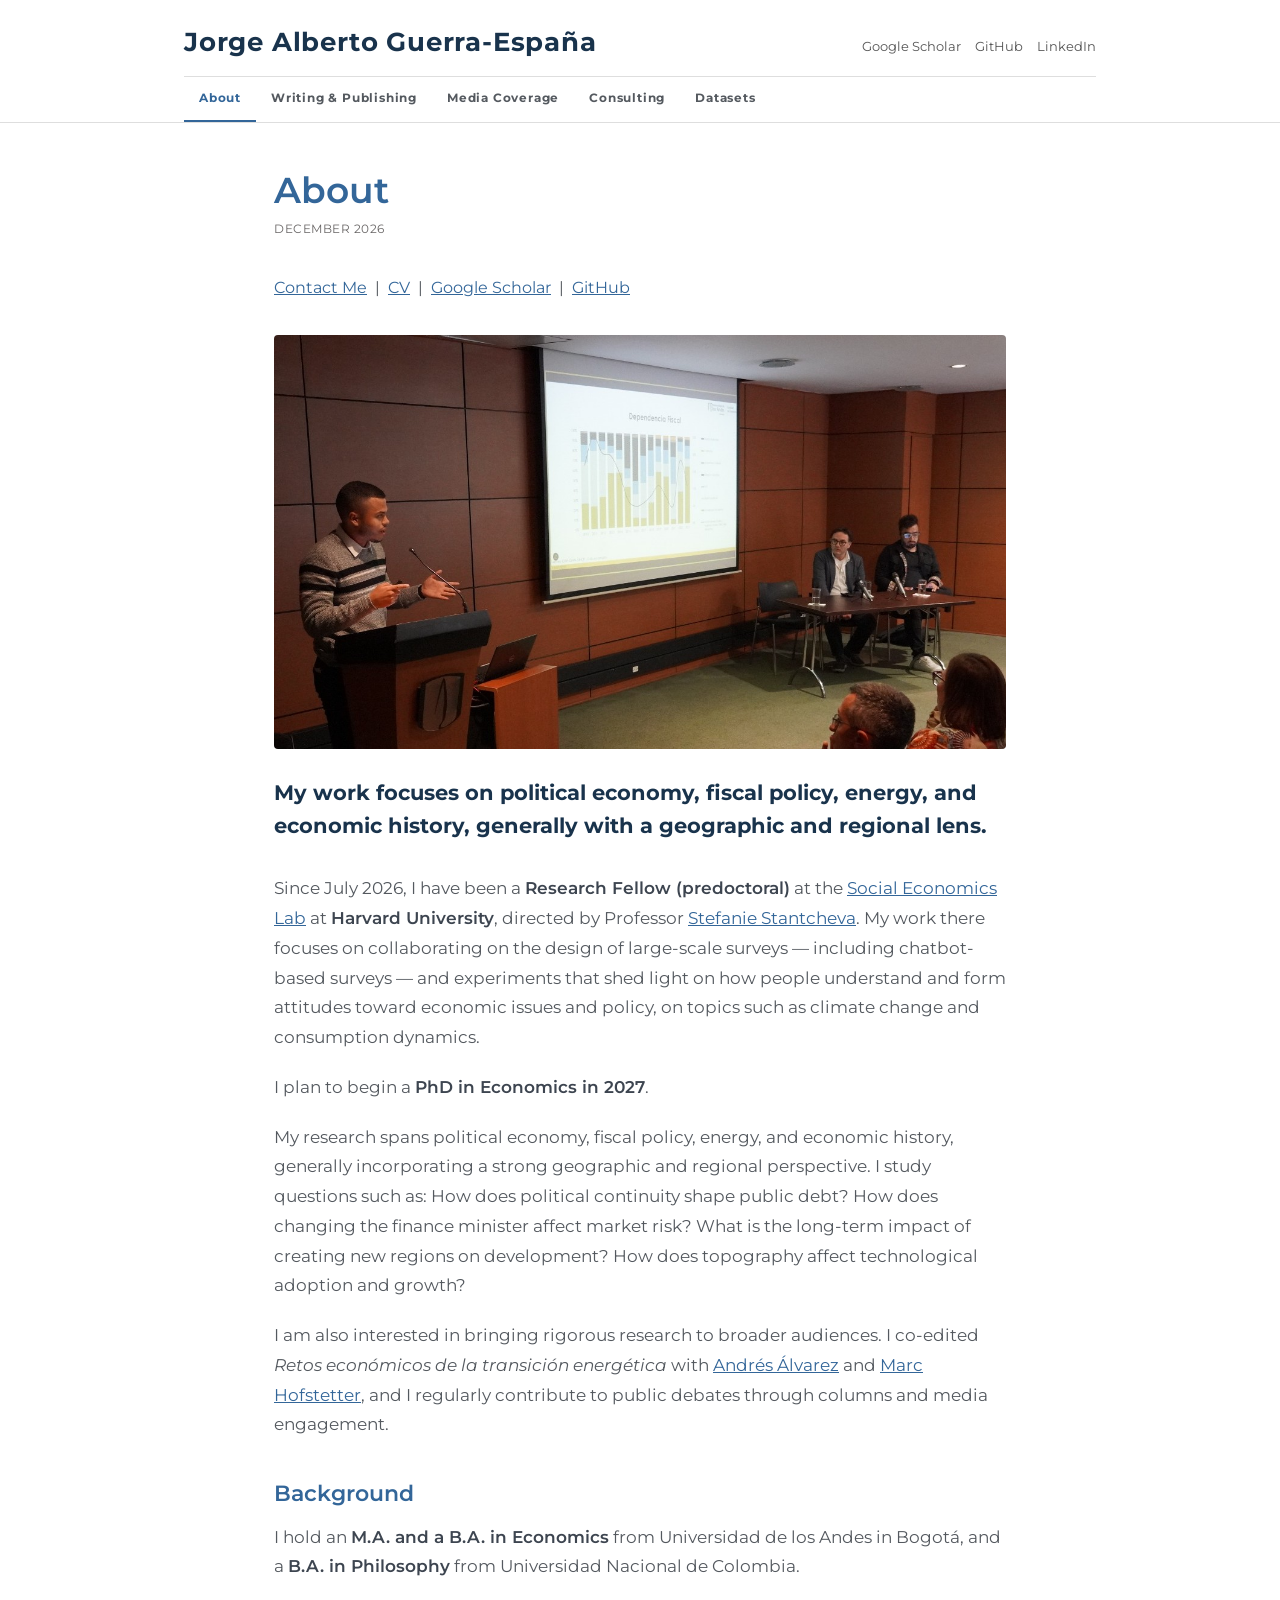
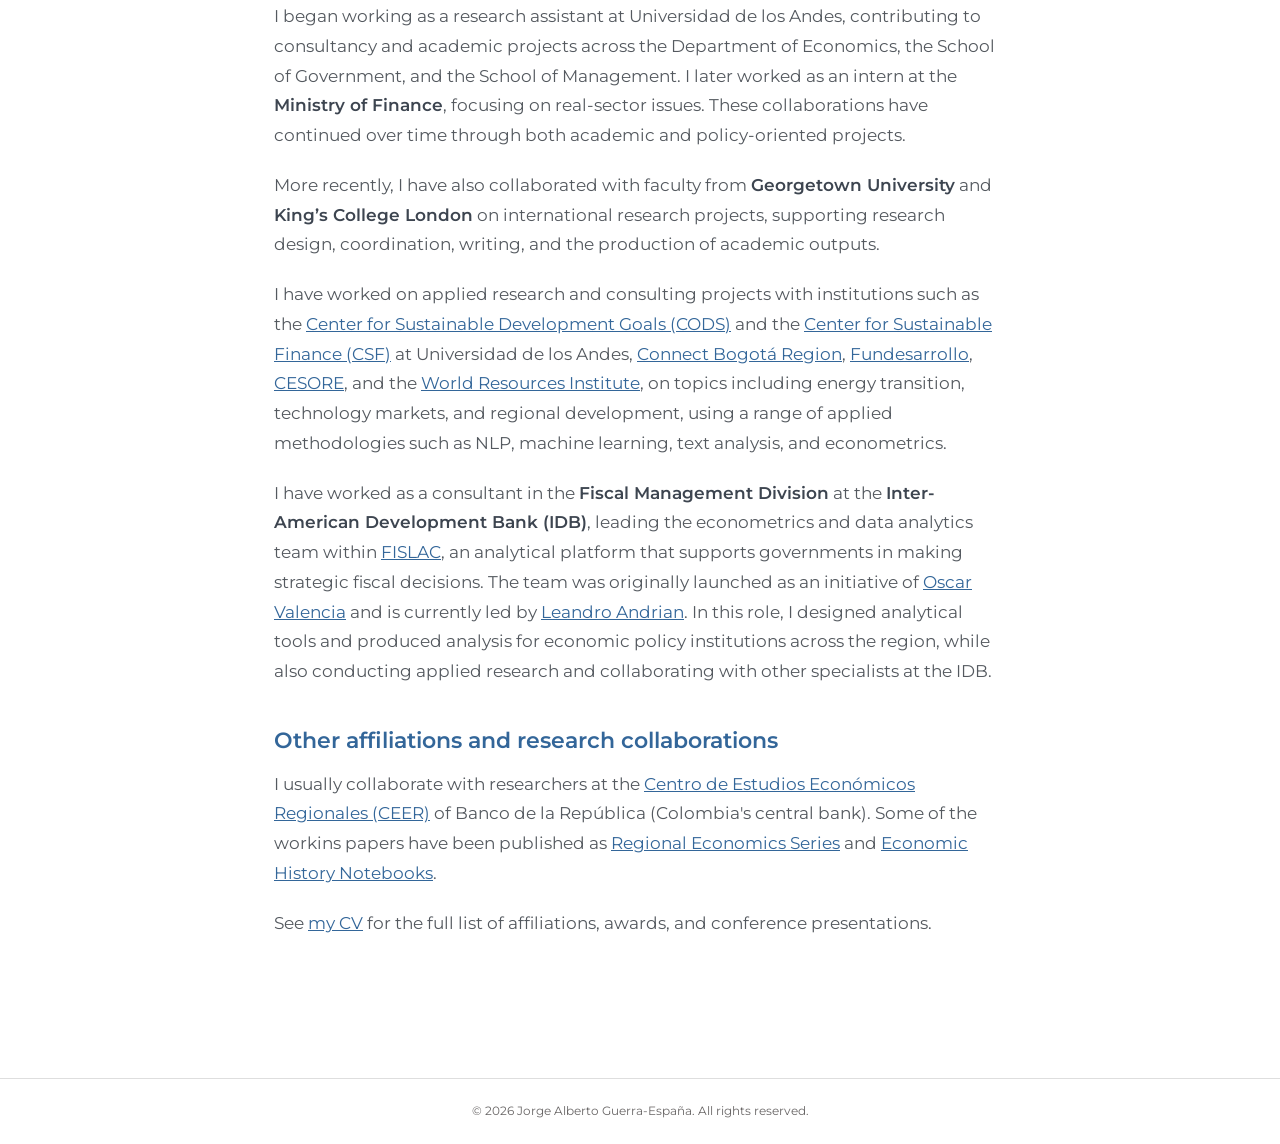
==== docs/index.html @ 86b43c04 "Update Harvard research description with chatbot surveys and topics" ====
<!DOCTYPE html>
<html lang="en">
<head>
  <meta charset="UTF-8" />
  <meta name="viewport" content="width=device-width, initial-scale=1.0" />
  <title>Jorge Alberto Guerra-España</title>
  <link rel="stylesheet" href="style.css" />
</head>
<body>

  <!-- HEADER -->
  <header class="site-header">
    <div class="site-header__inner">
      <div class="site-header__top">
        <div class="site-title"><a href="index.html">Jorge Alberto Guerra-España</a></div>
        <div class="site-header__social">
          <a href="https://scholar.google.com/citations?user=h6uj9zEAAAAJ&hl=es" target="_blank" rel="noopener">Google Scholar</a>
          <a href="https://github.com/jguerrae" target="_blank" rel="noopener">GitHub</a>
          <a href="https://www.linkedin.com/in/jorge-alberto-guerra-959964138/" target="_blank" rel="noopener">LinkedIn</a>
        </div>
      </div>
      <nav class="site-nav">
        <button class="nav-toggle" onclick="document.querySelector('.site-nav ul').classList.toggle('open')">☰ Menu</button>
        <ul>
          <li><a href="index.html" class="nav-link active">About</a></li>
          <li>
            <a href="published-articles.html" class="nav-link">Writing &amp; Publishing</a>
          </li>
          <li><a href="media.html" class="nav-link">Media Coverage</a></li>
          <li><a href="consulting.html" class="nav-link">Consulting</a></li>
          <li><a href="datasets.html" class="nav-link">Datasets</a></li>
        </ul>
      </nav>
    </div>
  </header>

  <!-- MAIN -->
  <main>
    <article class="article-container">

      <h1 class="page-title">About</h1>
      <div class="page-date">March 2026</div>

      <div class="quick-links">
        <a href="mailto:ja.guerrae@uniandes.edu.co">Contact Me</a> &nbsp;|&nbsp;
        <a href="CV_JAGE.pdf" target="_blank" rel="noopener">CV</a> &nbsp;|&nbsp;
        <a href="https://scholar.google.com/citations?user=h6uj9zEAAAAJ&hl=es" target="_blank" rel="noopener">Google Scholar</a> &nbsp;|&nbsp;
        <a href="https://github.com/jguerrae" target="_blank" rel="noopener">GitHub</a>
      </div>

      <div class="about-photo">
        <img src="f3.jpeg" alt="Jorge Alberto Guerra-Espana" />
      </div>

      <h2 class="statement">
        <strong>My work focuses on political economy, fiscal policy, energy, and economic history, generally with a geographic and regional lens.</strong>
      </h2>

      <div class="body-text">

        <p>
          Since July 2026, I have been a <span class="hl">Research Fellow (predoctoral)</span> at the <a href="https://socialeconomicslab.org/" target="_blank" rel="noopener">Social Economics Lab</a> at <span class="hl">Harvard University</span>, directed by Professor <a href="https://www.stefanie-stantcheva.com/" target="_blank" rel="noopener">Stefanie Stantcheva</a>. My work there focuses on collaborating on the design of large-scale surveys — including chatbot-based surveys — and experiments that shed light on how people understand and form attitudes toward economic issues and policy, on topics such as climate change and consumption dynamics.
        </p>

        <p>
          I plan to begin a <span class="hl">PhD in Economics in 2027</span>.
        </p>

        <p>
          My research spans political economy, fiscal policy, energy, and economic history, generally incorporating a strong geographic and regional perspective. I study questions such as: How does political continuity shape public debt? How does changing the finance minister affect market risk? What is the long-term impact of creating new regions on development? How does topography affect technological adoption and growth? 
        </p>

        <p>
          I am also interested in bringing rigorous research to broader audiences. I co-edited <em>Retos económicos de la transición energética</em> with <a href="https://economia.uniandes.edu.co/alvarez" target="_blank" rel="noopener">Andrés Álvarez</a> and <a href="https://economia.uniandes.edu.co/hofstetter" target="_blank" rel="noopener">Marc Hofstetter</a>, and I regularly contribute to public debates through columns and media engagement.
        </p>

        <h2>Background</h2>

        <p>
          I hold an <span class="hl">M.A. and a B.A. in Economics</span> from Universidad de los Andes in Bogotá, and a <span class="hl">B.A. in Philosophy</span> from Universidad Nacional de Colombia.
        </p>

        <p>
          I began working as a research assistant at Universidad de los Andes, contributing to consultancy and academic projects across the Department of Economics, the School of Government, and the School of Management. I later worked as an intern at the <span class="hl">Ministry of Finance</span>, focusing on real-sector issues. These collaborations have continued over time through both academic and policy-oriented projects.
        </p>

        <p>
          More recently, I have also collaborated with faculty from <span class="hl">Georgetown University</span> and <span class="hl">King’s College London</span> on international research projects, supporting research design, coordination, writing, and the production of academic outputs.
        </p>

        <p>
          I have worked on applied research and consulting projects with institutions such as the <a href="https://cods.uniandes.edu.co/" target="_blank" rel="noopener">Center for Sustainable Development Goals (CODS)</a> and the <a href="https://finanzasostenible.uniandes.edu.co/" target="_blank" rel="noopener">Center for Sustainable Finance (CSF)</a> at Universidad de los Andes, <a href="https://www.connectbogota.org/" target="_blank" rel="noopener">Connect Bogotá Region</a>, <a href="https://www.fundesarrollo.org.co/" target="_blank" rel="noopener">Fundesarrollo</a>, <a href="https://cesore.com/" target="_blank" rel="noopener">CESORE</a>, and the <a href="https://www.wri.org/" target="_blank" rel="noopener">World Resources Institute</a>, on topics including energy transition, technology markets, and regional development, using a range of applied methodologies such as NLP, machine learning, text analysis, and econometrics.
        </p>

        <p>
          I have worked as a consultant in the <span class="hl">Fiscal Management Division</span> at the <span class="hl">Inter-American Development Bank (IDB)</span>, leading the econometrics and data analytics team within <a href="https://fislac.com/" target="_blank" rel="noopener">FISLAC</a>, an analytical platform that supports governments in making strategic fiscal decisions. The team was originally launched as an initiative of <a href="https://www.linkedin.com/in/oscar-valencia-5a511770/" target="_blank" rel="noopener">Oscar Valencia</a> and is currently led by <a href="https://www.iadb.org/es/blog/autor/leandro-andrian" target="_blank" rel="noopener">Leandro Andrian</a>. In this role, I designed analytical tools and produced analysis for economic policy institutions across the region, while also conducting applied research and collaborating with other specialists at the IDB.
        </p>

        <h2>Other affiliations and research collaborations</h2>

        <p>
          I usually collaborate with researchers at the <a href="https://investiga.banrep.gov.co/es/grupos-de-investigacion/centro-de-estudios-economicos-regionales-ceer" target="_blank" rel="noopener">Centro de Estudios Económicos Regionales (CEER)</a> of Banco de la República (Colombia's central bank). Some of the workins papers have been published as <a href="https://repositorio.banrep.gov.co/collections/bdf4ae9a-77ab-41a9-ad07-5f5f9651ba77" target="_blank" rel="noopener">Regional Economics Series</a> and <a href="https://www.banrep.gov.co/es/cuadernos-de-historia-economica" target="_blank" rel="noopener">Economic History Notebooks</a>.
        </p>

        <p>
          See <a href="CV_JAGE.pdf" target="_blank" rel="noopener">my CV</a> for the full list of affiliations,
          awards, and conference presentations.
        </p>
      </div>



    </article>
  </main>

  <footer class="site-footer">
    &copy; 2026 Jorge Alberto Guerra-España. All rights reserved.
  </footer>

  <script src="date.js"></script>
</body>
</html>
---- docs/style.css ----
@import url("https://fonts.googleapis.com/css2?family=Montserrat:wght@400;500;600;700&display=swap");

/* ===== RESET ===== */
*, *::before, *::after { margin: 0; padding: 0; box-sizing: border-box; }

/* ===== BASE ===== */
html { font-size: 16px; }

body {
  font-family: "Montserrat", Arial, Helvetica, sans-serif;
  color: #54595f;
  background: #fff;
  line-height: 1.7;
}

a { color: #336699; text-decoration: underline; }
a:hover { color: #19334c; }
img { max-width: 100%; height: auto; display: block; }
h1, h2, h3 { font-weight: normal; line-height: 1.3; }

/* ===== HEADER ===== */
.site-header {
  width: 100%;
  background: #fff;
  border-bottom: 1px solid #dedeDE;
}

.site-header__inner {
  max-width: 960px;
  margin: 0 auto;
  padding: 20px 24px 0;
}

.site-header__top {
  display: flex;
  align-items: baseline;
  justify-content: space-between;
  flex-wrap: wrap;
  gap: 8px;
}

.site-title {
  font-family: "Montserrat", Arial, Helvetica, sans-serif;
  font-size: 26px;
  font-weight: 700;
  letter-spacing: 0.8px;
  text-transform: none;
}

.site-title a { color: #19334c; text-decoration: none; }
.site-title a:hover { color: #336699; }

.site-header__social {
  display: flex;
  gap: 14px;
  font-size: 13px;
  font-family: "Montserrat", Arial, Helvetica, sans-serif;
}

.site-header__social a { color: #555; text-decoration: none; }
.site-header__social a:hover { color: #336699; text-decoration: underline; }

/* ===== NAV ===== */
.site-nav { margin-top: 12px; border-top: 1px solid #dedede; }

.site-nav ul { list-style: none; display: flex; flex-wrap: wrap; }

.site-nav li { position: relative; }

.site-nav a.nav-link {
  display: block;
  padding: 11px 15px;
  font-family: "Montserrat", Arial, Helvetica, sans-serif;
  font-size: 12px;
  font-weight: 700;
  text-transform: none;
  letter-spacing: 0.8px;
  color: #54595f;
  text-decoration: none;
}

.site-nav a.nav-link:hover { color: #336699; }

.site-nav a.nav-link.active {
  color: #336699;
  border-bottom: 2px solid #336699;
}

/* dropdown arrow */
.site-nav li.has-dropdown > a.nav-link::after {
  content: " ▾";
  font-size: 10px;
  color: #999;
}

/* dropdown */
.site-nav .dropdown {
  display: none;
  position: absolute;
  top: 100%;
  left: 0;
  background: #fff;
  border: 1px solid #dedeDE;
  min-width: 230px;
  z-index: 200;
  list-style: none;
  box-shadow: 0 2px 4px rgba(0,0,0,0.08);
}

.site-nav li.has-dropdown:hover .dropdown { display: block; }

.site-nav .dropdown li a {
  display: block;
  padding: 9px 16px;
  font-family: "Montserrat", Arial, Helvetica, sans-serif;
  font-size: 11px;
  font-weight: 700;
  text-transform: none;
  letter-spacing: 0.5px;
  color: #54595f;
  text-decoration: none;
  border-bottom: 1px solid #f5f5f5;
}

.site-nav .dropdown li:last-child a { border-bottom: none; }
.site-nav .dropdown li a:hover { background: #eff9ff; color: #336699; }

/* mobile toggle */
.nav-toggle {
  display: none;
  background: none;
  border: 1px solid #dedeDE;
  padding: 7px 14px;
  font-size: 14px;
  font-family: "Montserrat", Arial, Helvetica, sans-serif;
  cursor: pointer;
  margin: 10px 0 6px;
}

/* ===== MAIN CONTENT ===== */
.article-container {
  max-width: 780px;
  margin: 0 auto;
  padding: 44px 24px 80px;
}

/* ===== PAGE HEADER ===== */
.page-title {
  font-family: "Montserrat", Arial, Helvetica, sans-serif;
  font-size: 36px;
  font-weight: 600;
  color: #336699;
  margin-bottom: 6px;
}

.page-date {
  font-family: "Montserrat", Arial, Helvetica, sans-serif;
  font-size: 12px;
  color: #696666;
  text-transform: uppercase;
  letter-spacing: 0.5px;
  margin-bottom: 30px;
}

/* ===== QUICK LINKS ===== */
.quick-links {
  font-size: 16px;
  line-height: 2.2;
  margin-bottom: 30px;
}

.about-photo {
  margin-bottom: 28px;
}

.about-photo img {
  width: 100%;
  max-width: 1000px;
  border-radius: 4px;
}

/* ===== STATEMENT ===== */
.statement {
  font-size: 21px;
  line-height: 1.55;
  font-style: normal;
  color: #19334c;
  margin-bottom: 32px;
  font-family: "Montserrat", Arial, Helvetica, sans-serif;
  font-weight: 500;
}

/* ===== BODY TEXT ===== */
.body-text p {
  font-size: 17px;
  line-height: 1.75;
  margin-bottom: 20px;
  color: #54595f;
}

.body-text .hl {
  font-weight: 600;
  color: #3d4550;
}

.body-text h2 {
  font-family: "Montserrat", Arial, Helvetica, sans-serif;
  font-size: 22px;
  font-weight: 600;
  color: #336699;
  margin-top: 40px;
  margin-bottom: 14px;
}

.body-text ul {
  margin-left: 22px;
  margin-bottom: 20px;
}

.body-text ul li {
  font-size: 17px;
  line-height: 1.9;
  color: #54595f;
}

/* ===== PAPER ENTRIES ===== */

.paper-entry {
  margin-bottom: 28px;
  padding-bottom: 28px;
}

.paper-entry:last-child { border-bottom: none; }

.paper-entry p {
  font-size: 17px;
  line-height: 1.7;
  color: #54595f;
  margin-bottom: 4px;
}

.paper-entry .paper-title {
  font-size: 17px;
  line-height: 1.7;
  color: #19334c;
  margin-bottom: 6px;
}

.paper-entry .paper-meta {
  font-size: 14px;
  color: #696666;
  font-family: "Montserrat", Arial, Helvetica, sans-serif;
  font-style: italic;
}

/* ===== CTA ===== */
.page-cta {
  margin-top: 36px;
  font-size: 17px;
}

/* ===== FOOTER ===== */
.site-footer {
  border-top: 1px solid #dedede;
  padding: 22px 24px;
  text-align: center;
  font-family: "Montserrat", Arial, Helvetica, sans-serif;
  font-size: 12px;
  color: #696666;
  margin-top: 40px;
}

/* ===== RESPONSIVE ===== */
@media (max-width: 700px) {
  .nav-toggle { display: block; }
  .site-nav ul { display: none; flex-direction: column; }
  .site-nav ul.open { display: flex; }
  .site-nav a.nav-link { padding: 10px 16px; border-bottom: 1px solid #f0f0f0; }
  .site-nav .dropdown { position: static; border: none; box-shadow: none; }
  .site-nav li.has-dropdown:hover .dropdown { display: block; }
  .site-nav .dropdown li a { padding-left: 32px; }
  .site-header__top { flex-direction: column; }
  .page-title { font-size: 28px; }
  .statement { font-size: 18px; }
}
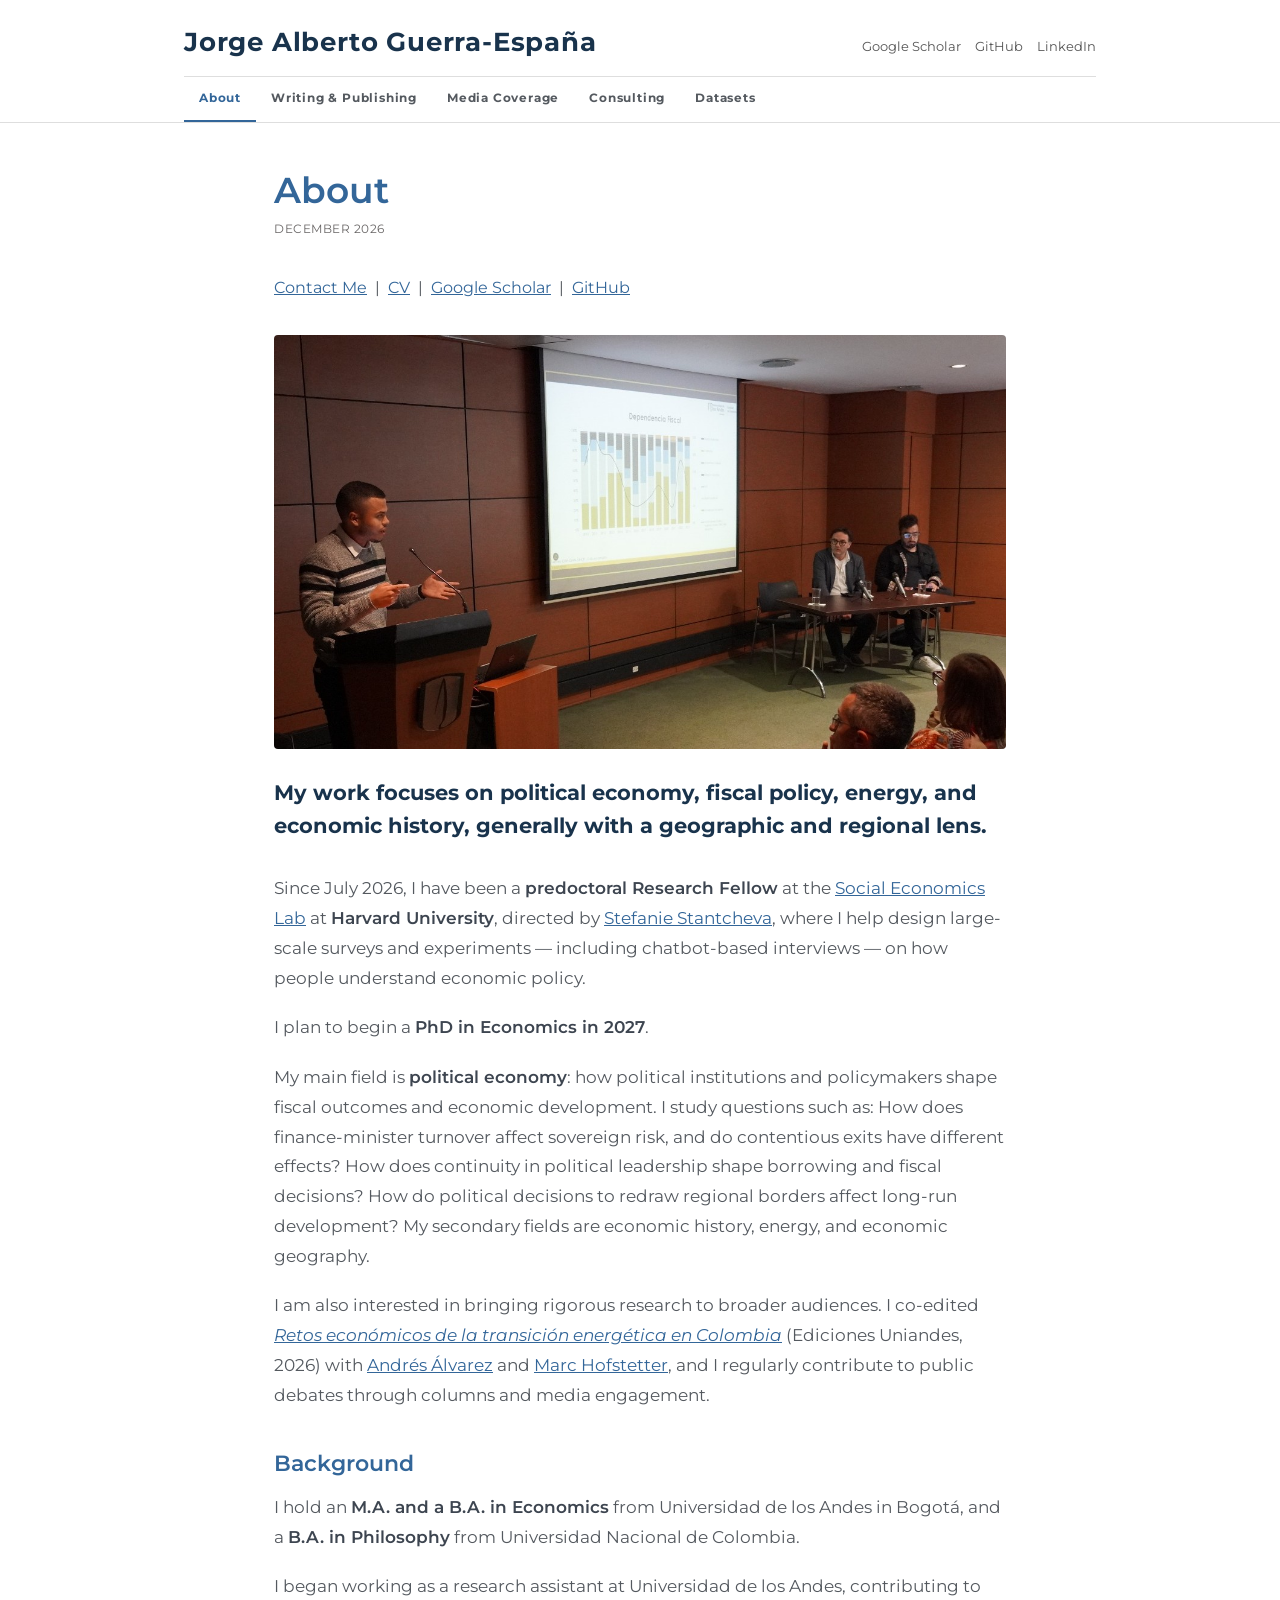
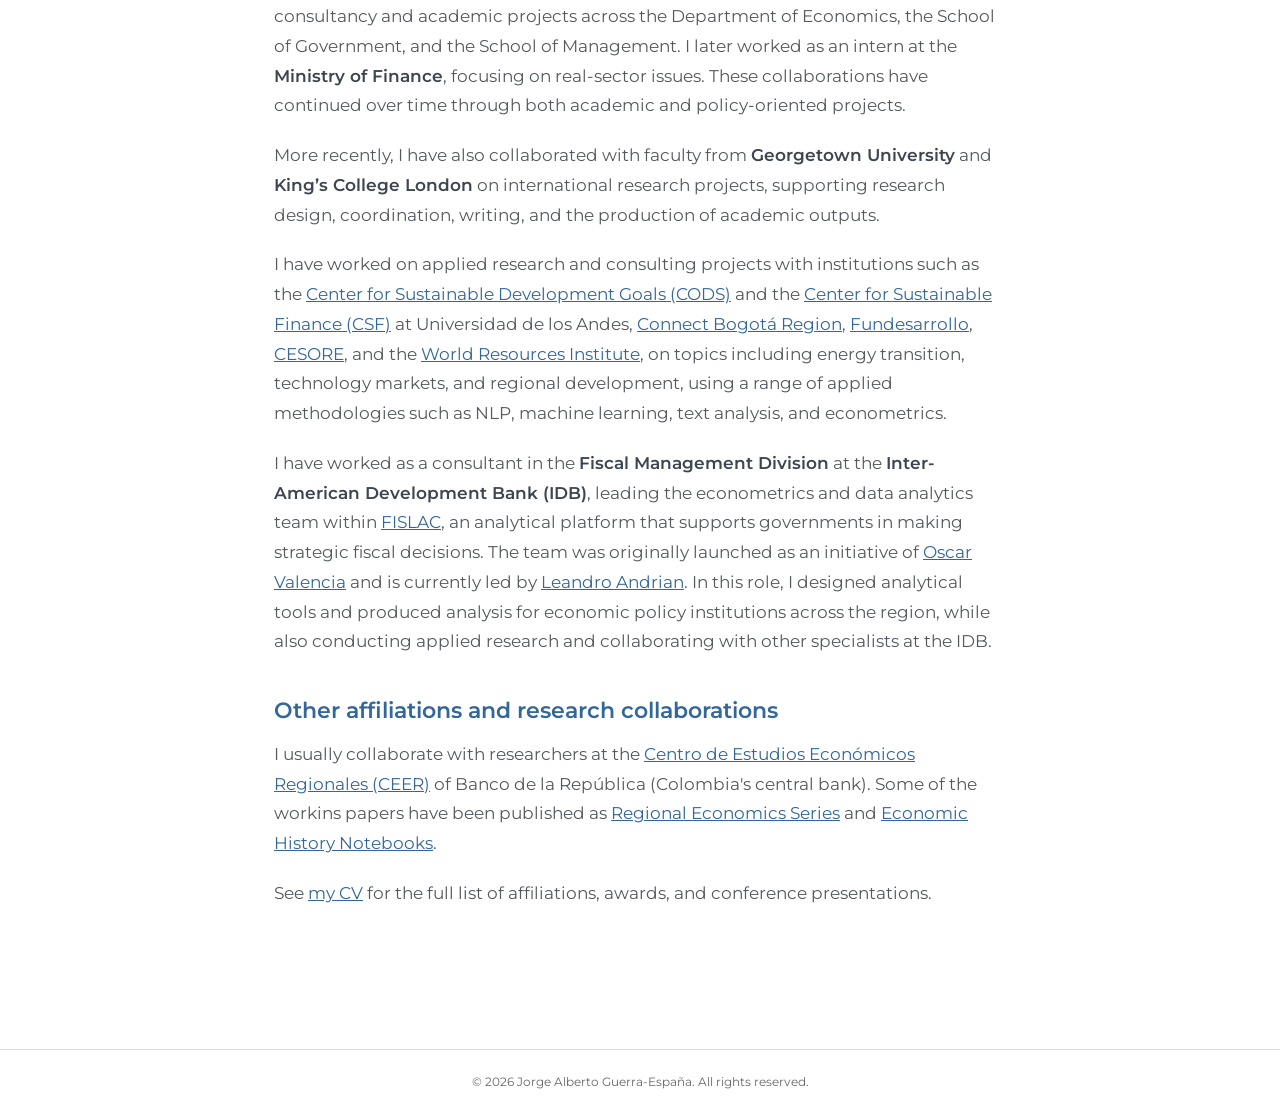
==== commit 071c2855: "Refocus About on political economy; link the published energy book - About: shorten the Harvard pred" ====
--- a/docs/index.html
+++ b/docs/index.html
@@ -59,7 +59,7 @@
       <div class="body-text">
 
         <p>
-          Since July 2026, I have been a <span class="hl">Research Fellow (predoctoral)</span> at the <a href="https://socialeconomicslab.org/" target="_blank" rel="noopener">Social Economics Lab</a> at <span class="hl">Harvard University</span>, directed by Professor <a href="https://www.stefanie-stantcheva.com/" target="_blank" rel="noopener">Stefanie Stantcheva</a>. My work there focuses on collaborating on the design of large-scale surveys — including chatbot-based surveys — and experiments that shed light on how people understand and form attitudes toward economic issues and policy, on topics such as climate change and consumption dynamics.
+          Since July 2026, I have been a <span class="hl">predoctoral Research Fellow</span> at the <a href="https://socialeconomicslab.org/" target="_blank" rel="noopener">Social Economics Lab</a> at <span class="hl">Harvard University</span>, directed by <a href="https://www.stefanie-stantcheva.com/" target="_blank" rel="noopener">Stefanie Stantcheva</a>, where I help design large-scale surveys and experiments — including chatbot-based interviews — on how people understand economic policy.
         </p>
 
         <p>
@@ -67,11 +67,11 @@
         </p>
 
         <p>
-          My research spans political economy, fiscal policy, energy, and economic history, generally incorporating a strong geographic and regional perspective. I study questions such as: How does political continuity shape public debt? How does changing the finance minister affect market risk? What is the long-term impact of creating new regions on development? How does topography affect technological adoption and growth? 
+          My main field is <span class="hl">political economy</span>: how political institutions and policymakers shape fiscal outcomes and economic development. I study questions such as: How does finance-minister turnover affect sovereign risk, and do contentious exits have different effects? How does continuity in political leadership shape borrowing and fiscal decisions? How do political decisions to redraw regional borders affect long-run development? My secondary fields are economic history, energy, and economic geography.
         </p>
 
         <p>
-          I am also interested in bringing rigorous research to broader audiences. I co-edited <em>Retos económicos de la transición energética</em> with <a href="https://economia.uniandes.edu.co/alvarez" target="_blank" rel="noopener">Andrés Álvarez</a> and <a href="https://economia.uniandes.edu.co/hofstetter" target="_blank" rel="noopener">Marc Hofstetter</a>, and I regularly contribute to public debates through columns and media engagement.
+          I am also interested in bringing rigorous research to broader audiences. I co-edited <a href="https://economia.uniandes.edu.co/es/publicaciones/libros/retos-economicos-de-la-transicion-energetica-en-colombia" target="_blank" rel="noopener"><em>Retos económicos de la transición energética en Colombia</em></a> (Ediciones Uniandes, 2026) with <a href="https://economia.uniandes.edu.co/alvarez" target="_blank" rel="noopener">Andrés Álvarez</a> and <a href="https://economia.uniandes.edu.co/hofstetter" target="_blank" rel="noopener">Marc Hofstetter</a>, and I regularly contribute to public debates through columns and media engagement.
         </p>
 
         <h2>Background</h2>
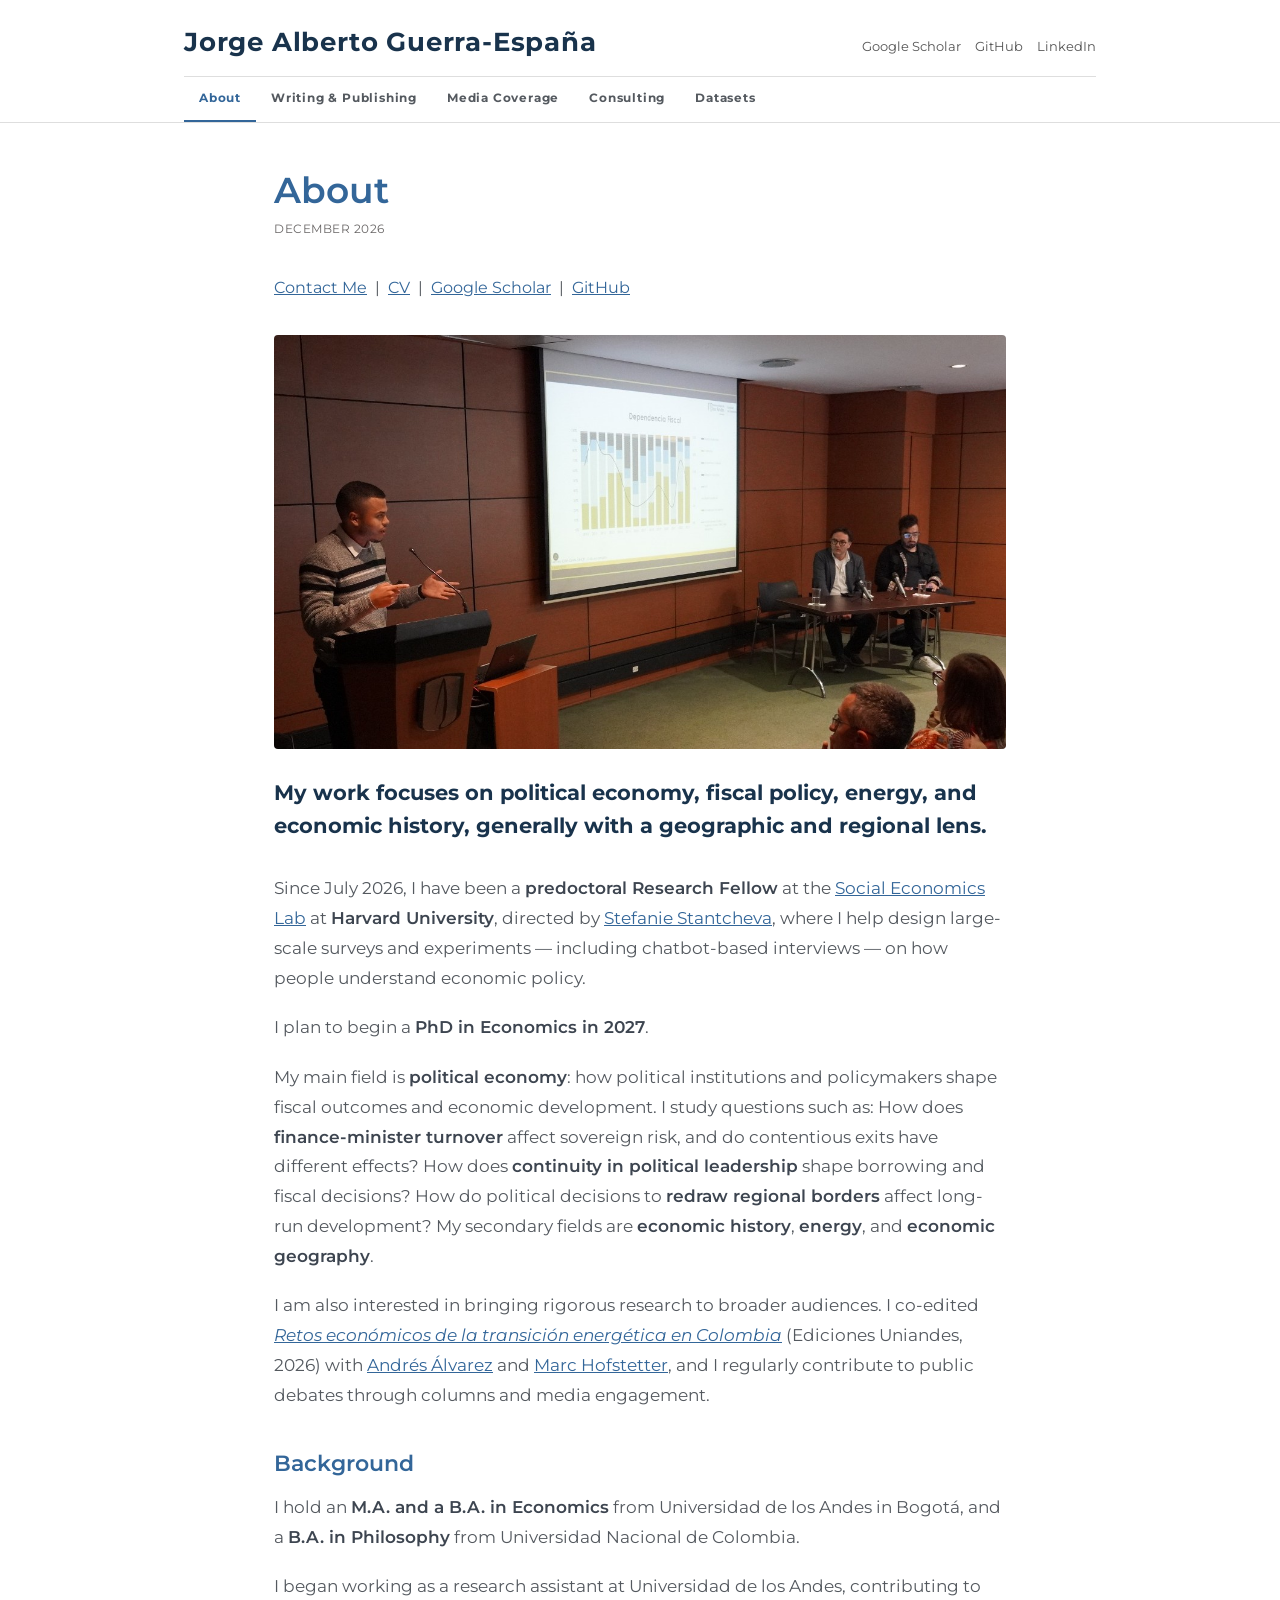
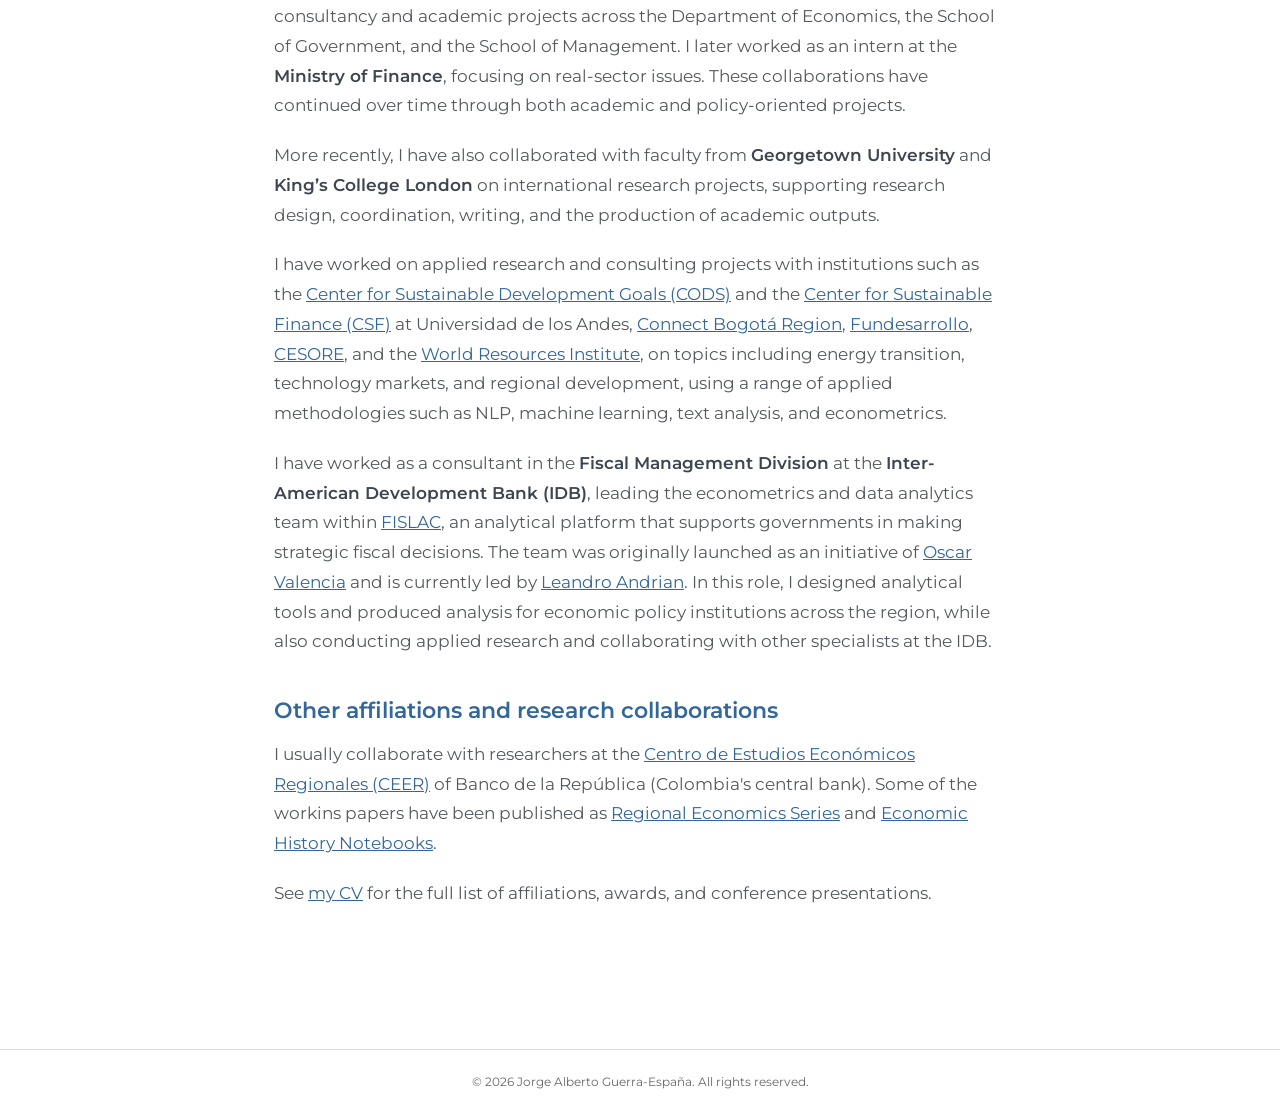
==== commit 523a80dd: "Bold the research objects and secondary fields on the About page Co-Authored-By: Claude Opus 5.5 <no" ====
--- a/docs/index.html
+++ b/docs/index.html
@@ -67,7 +67,7 @@
         </p>
 
         <p>
-          My main field is <span class="hl">political economy</span>: how political institutions and policymakers shape fiscal outcomes and economic development. I study questions such as: How does finance-minister turnover affect sovereign risk, and do contentious exits have different effects? How does continuity in political leadership shape borrowing and fiscal decisions? How do political decisions to redraw regional borders affect long-run development? My secondary fields are economic history, energy, and economic geography.
+          My main field is <span class="hl">political economy</span>: how political institutions and policymakers shape fiscal outcomes and economic development. I study questions such as: How does <span class="hl">finance-minister turnover</span> affect sovereign risk, and do contentious exits have different effects? How does <span class="hl">continuity in political leadership</span> shape borrowing and fiscal decisions? How do political decisions to <span class="hl">redraw regional borders</span> affect long-run development? My secondary fields are <span class="hl">economic history</span>, <span class="hl">energy</span>, and <span class="hl">economic geography</span>.
         </p>
 
         <p>
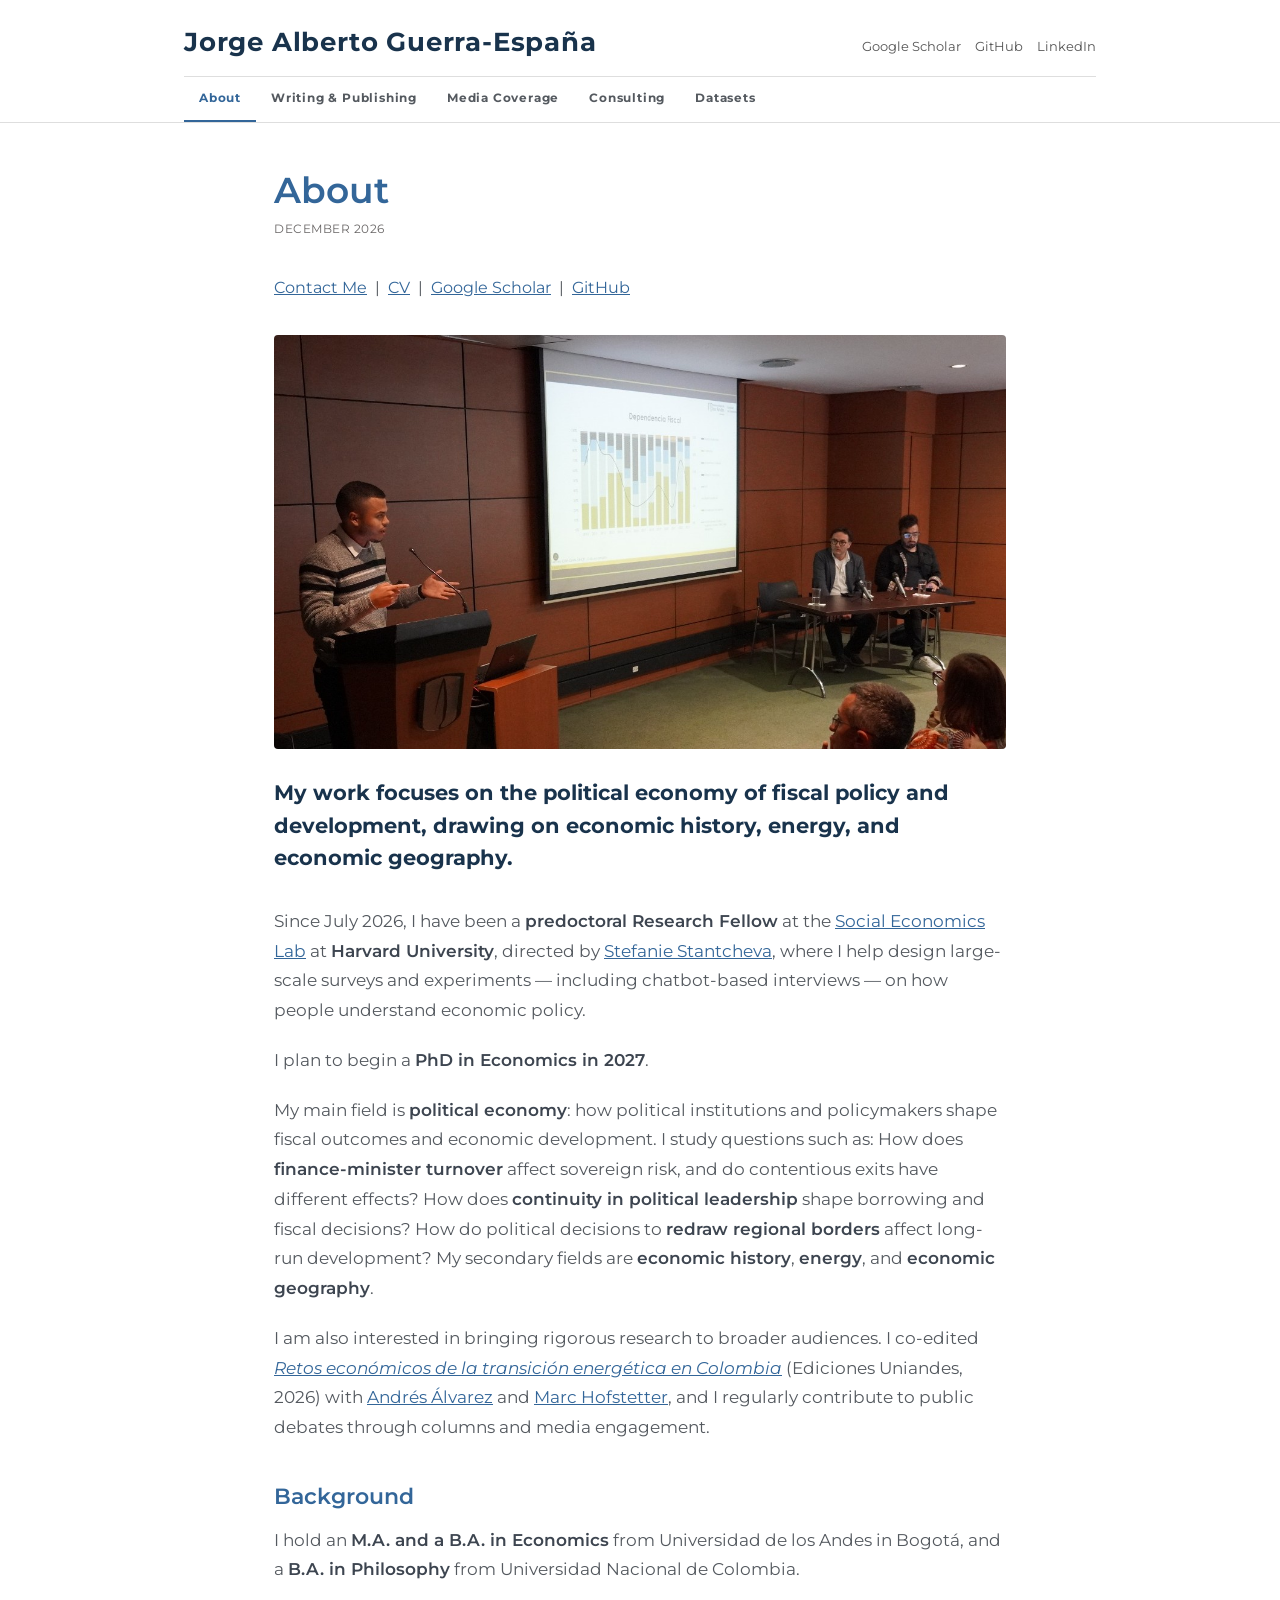
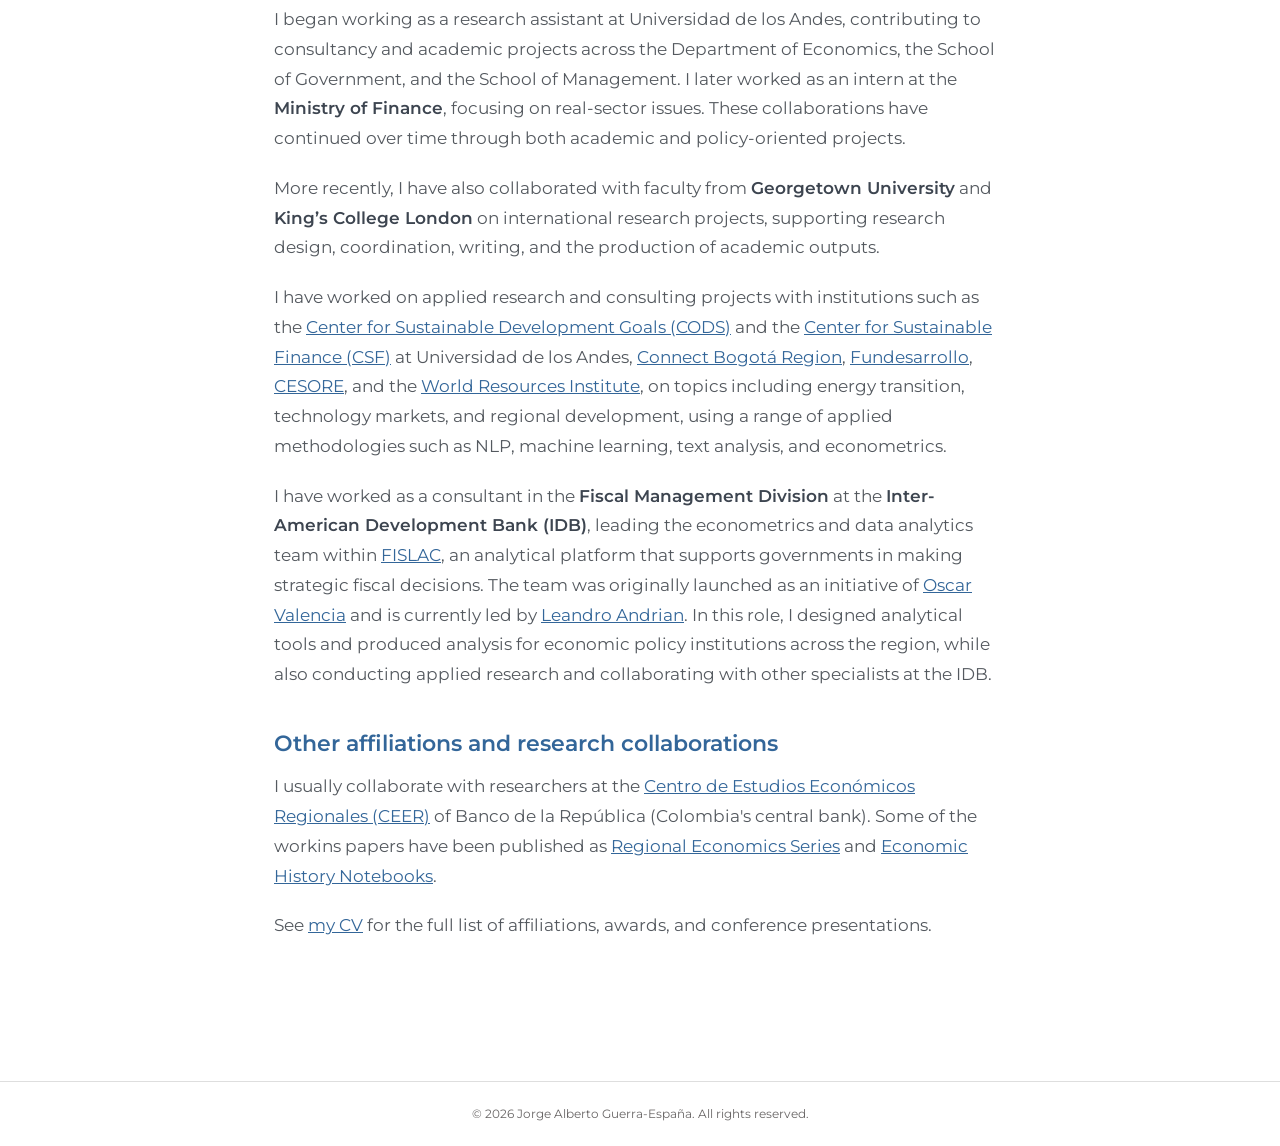
==== commit 3f0d0f12: "Align the About headline with the research paragraph Co-Authored-By: Claude Opus 5.5 <noreply@anthro" ====
--- a/docs/index.html
+++ b/docs/index.html
@@ -53,7 +53,7 @@
       </div>
 
       <h2 class="statement">
-        <strong>My work focuses on political economy, fiscal policy, energy, and economic history, generally with a geographic and regional lens.</strong>
+        <strong>My work focuses on the political economy of fiscal policy and development, drawing on economic history, energy, and economic geography.</strong>
       </h2>
 
       <div class="body-text">
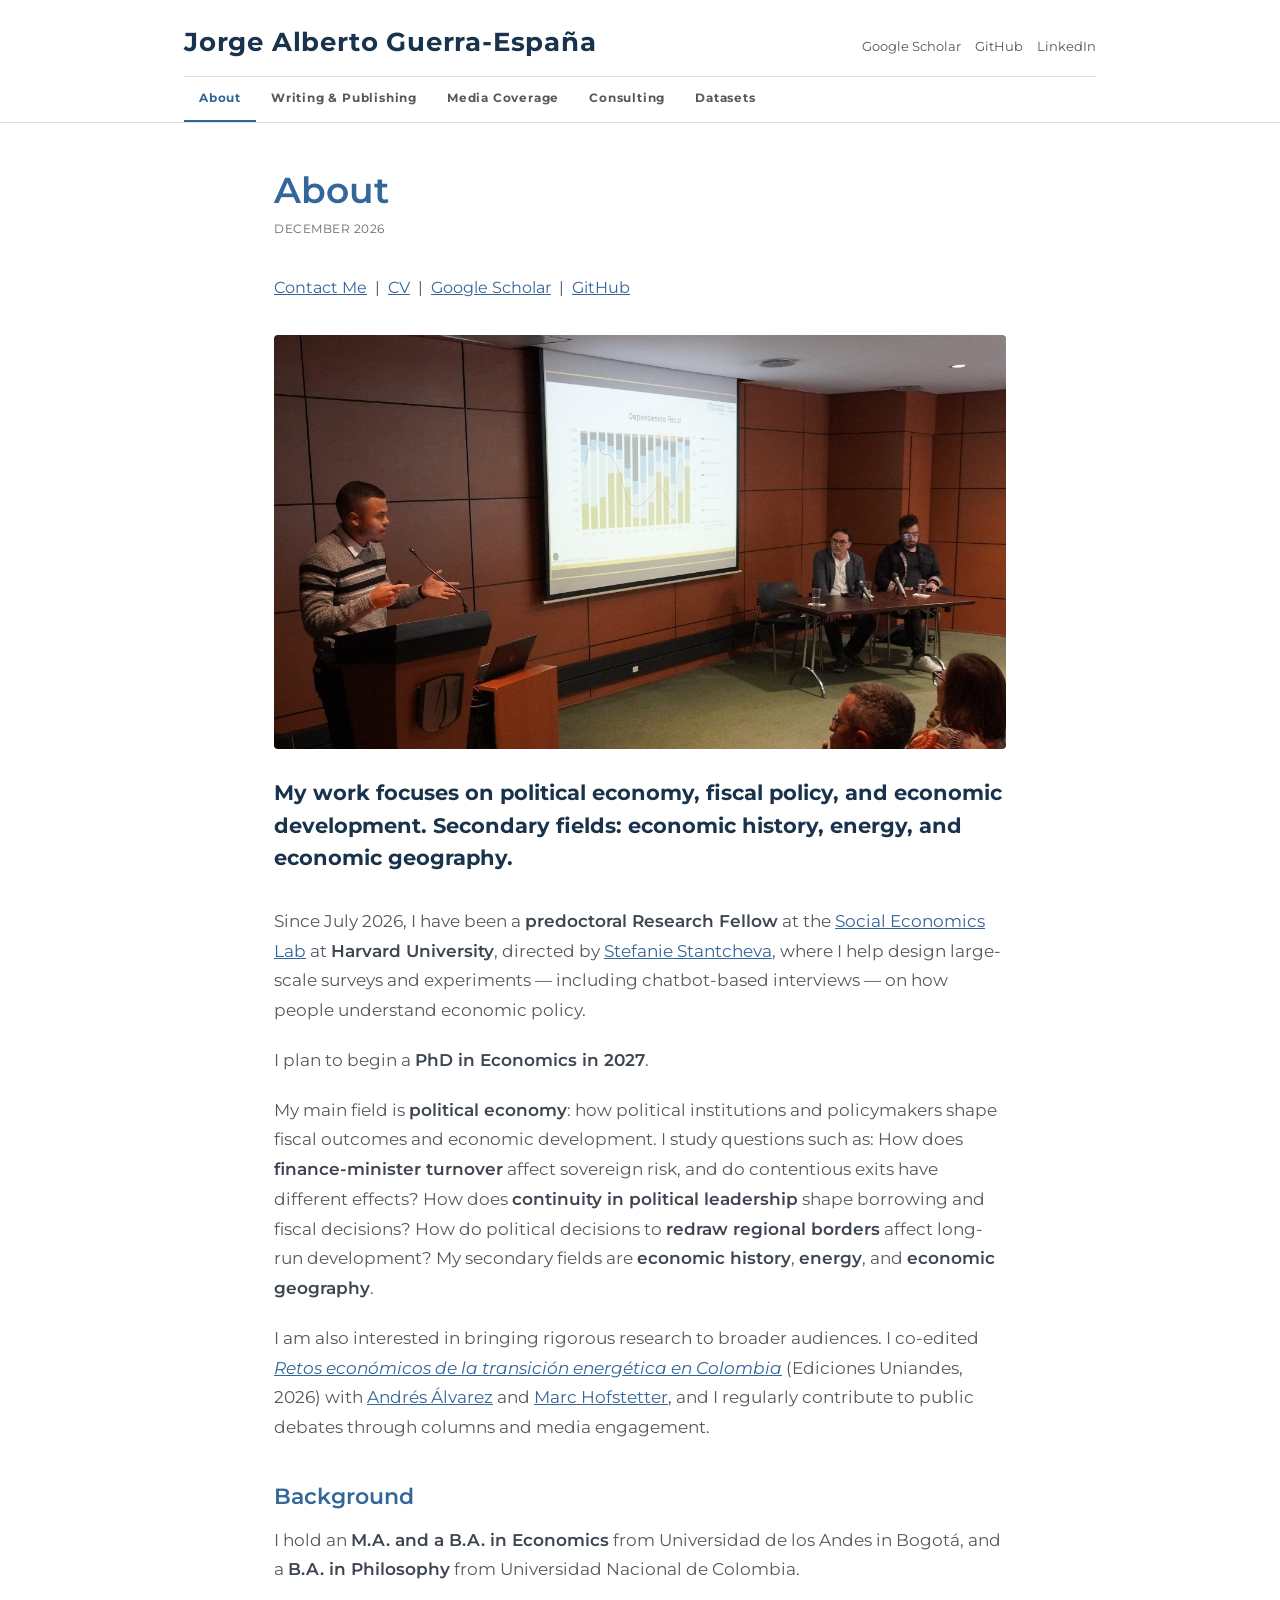
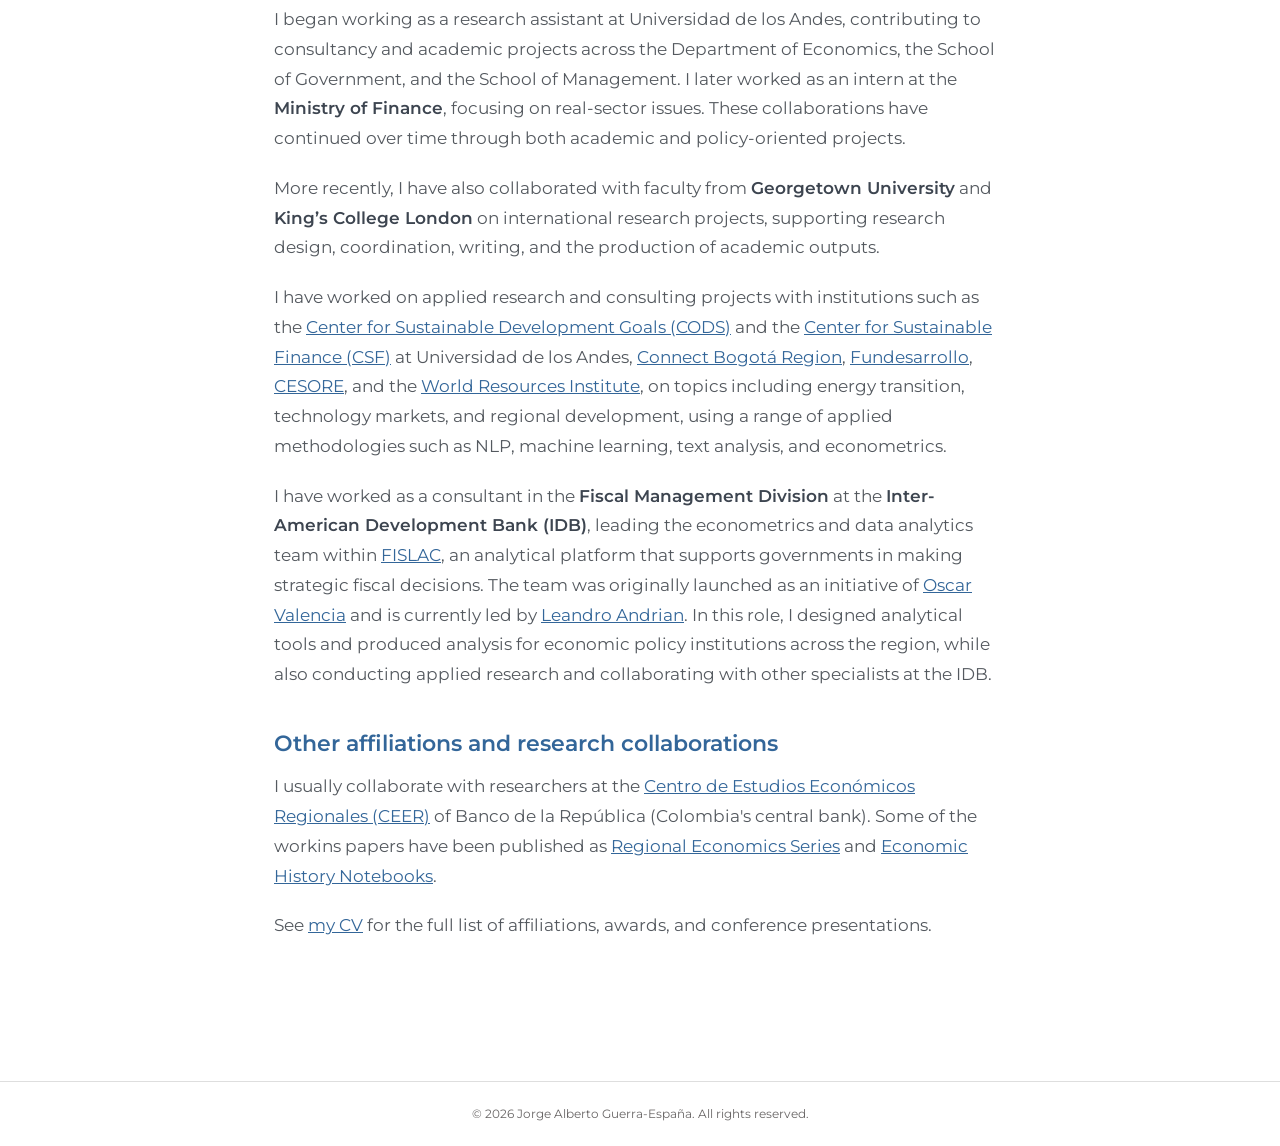
==== commit 0a62807e: "Split the About headline into main and secondary fields Co-Authored-By: Claude Opus 5.5 <noreply@ant" ====
--- a/docs/index.html
+++ b/docs/index.html
@@ -53,7 +53,7 @@
       </div>
 
       <h2 class="statement">
-        <strong>My work focuses on the political economy of fiscal policy and development, drawing on economic history, energy, and economic geography.</strong>
+        <strong>My work focuses on political economy, fiscal policy, and economic development. Secondary fields: economic history, energy, and economic geography.</strong>
       </h2>
 
       <div class="body-text">
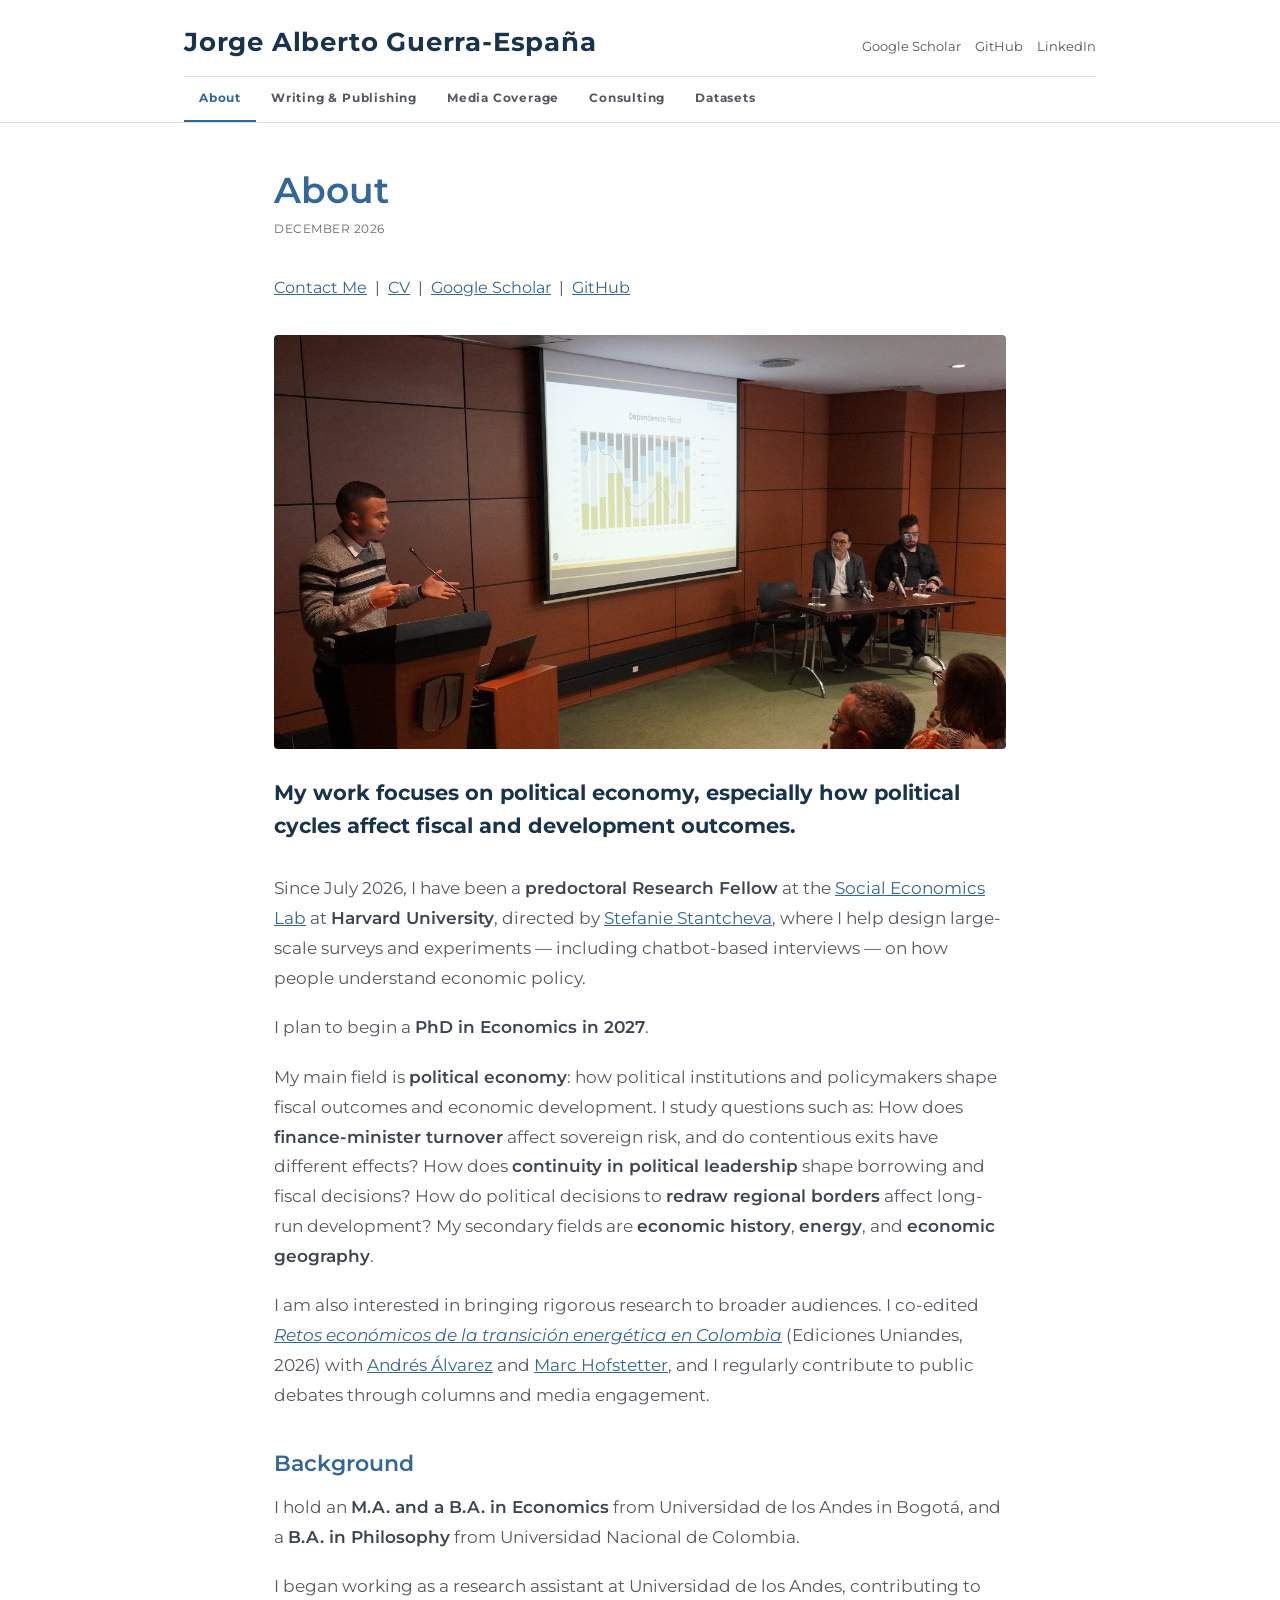
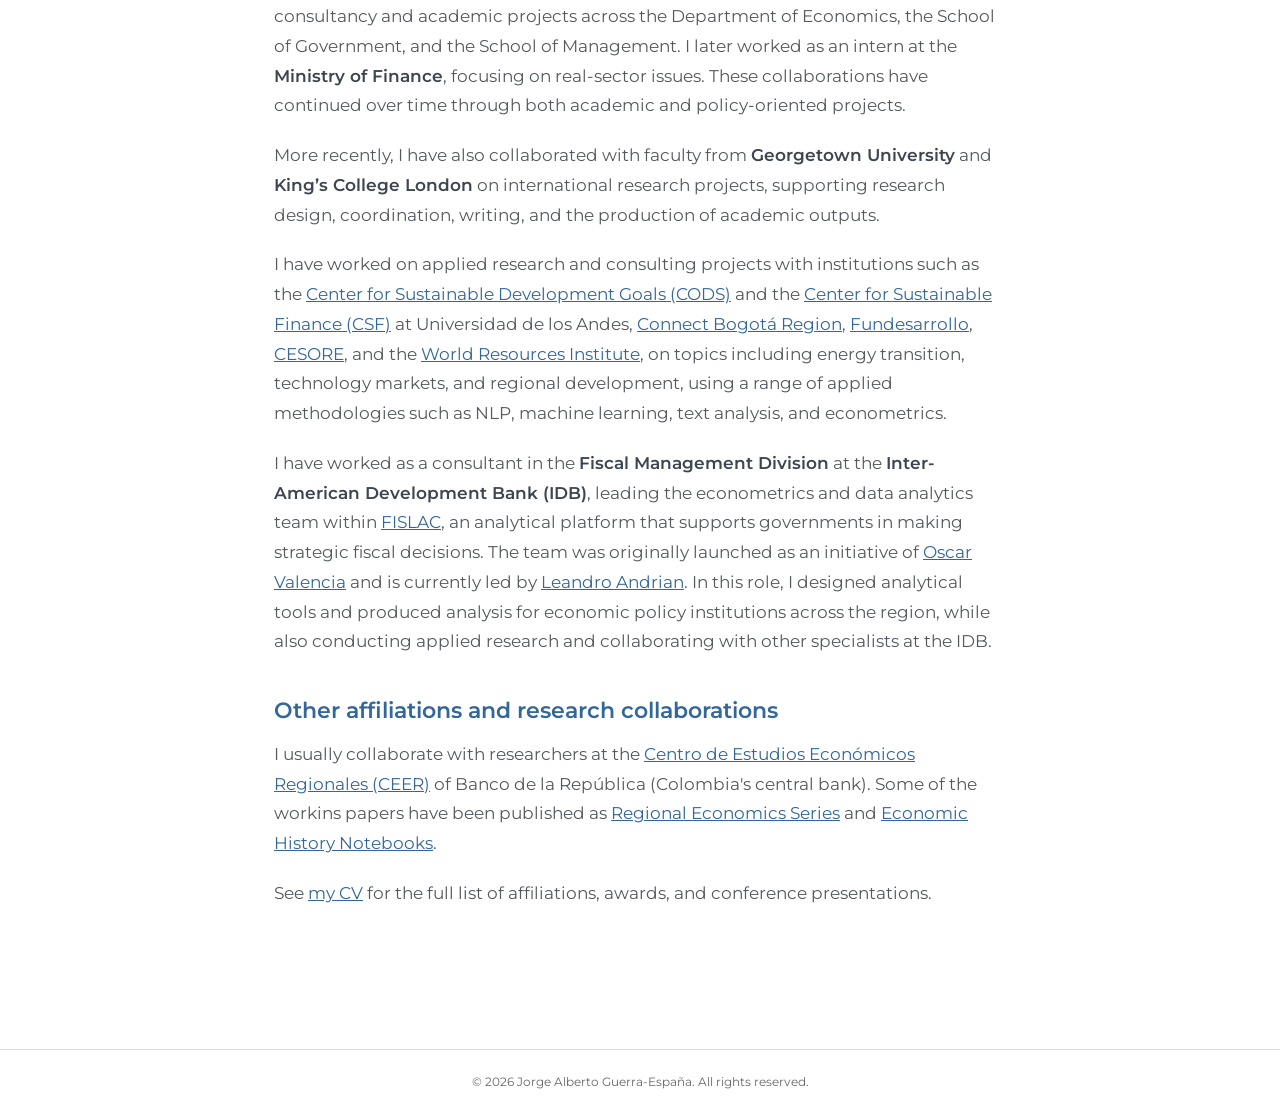
==== commit 7ec5dd5b: "Reword the About headline around political cycles Co-Authored-By: Claude Opus 5.5 <noreply@anthropic" ====
--- a/docs/index.html
+++ b/docs/index.html
@@ -53,7 +53,7 @@
       </div>
 
       <h2 class="statement">
-        <strong>My work focuses on political economy, fiscal policy, and economic development. Secondary fields: economic history, energy, and economic geography.</strong>
+        <strong>My work focuses on political economy, especially how political cycles affect fiscal and development outcomes.</strong>
       </h2>
 
       <div class="body-text">
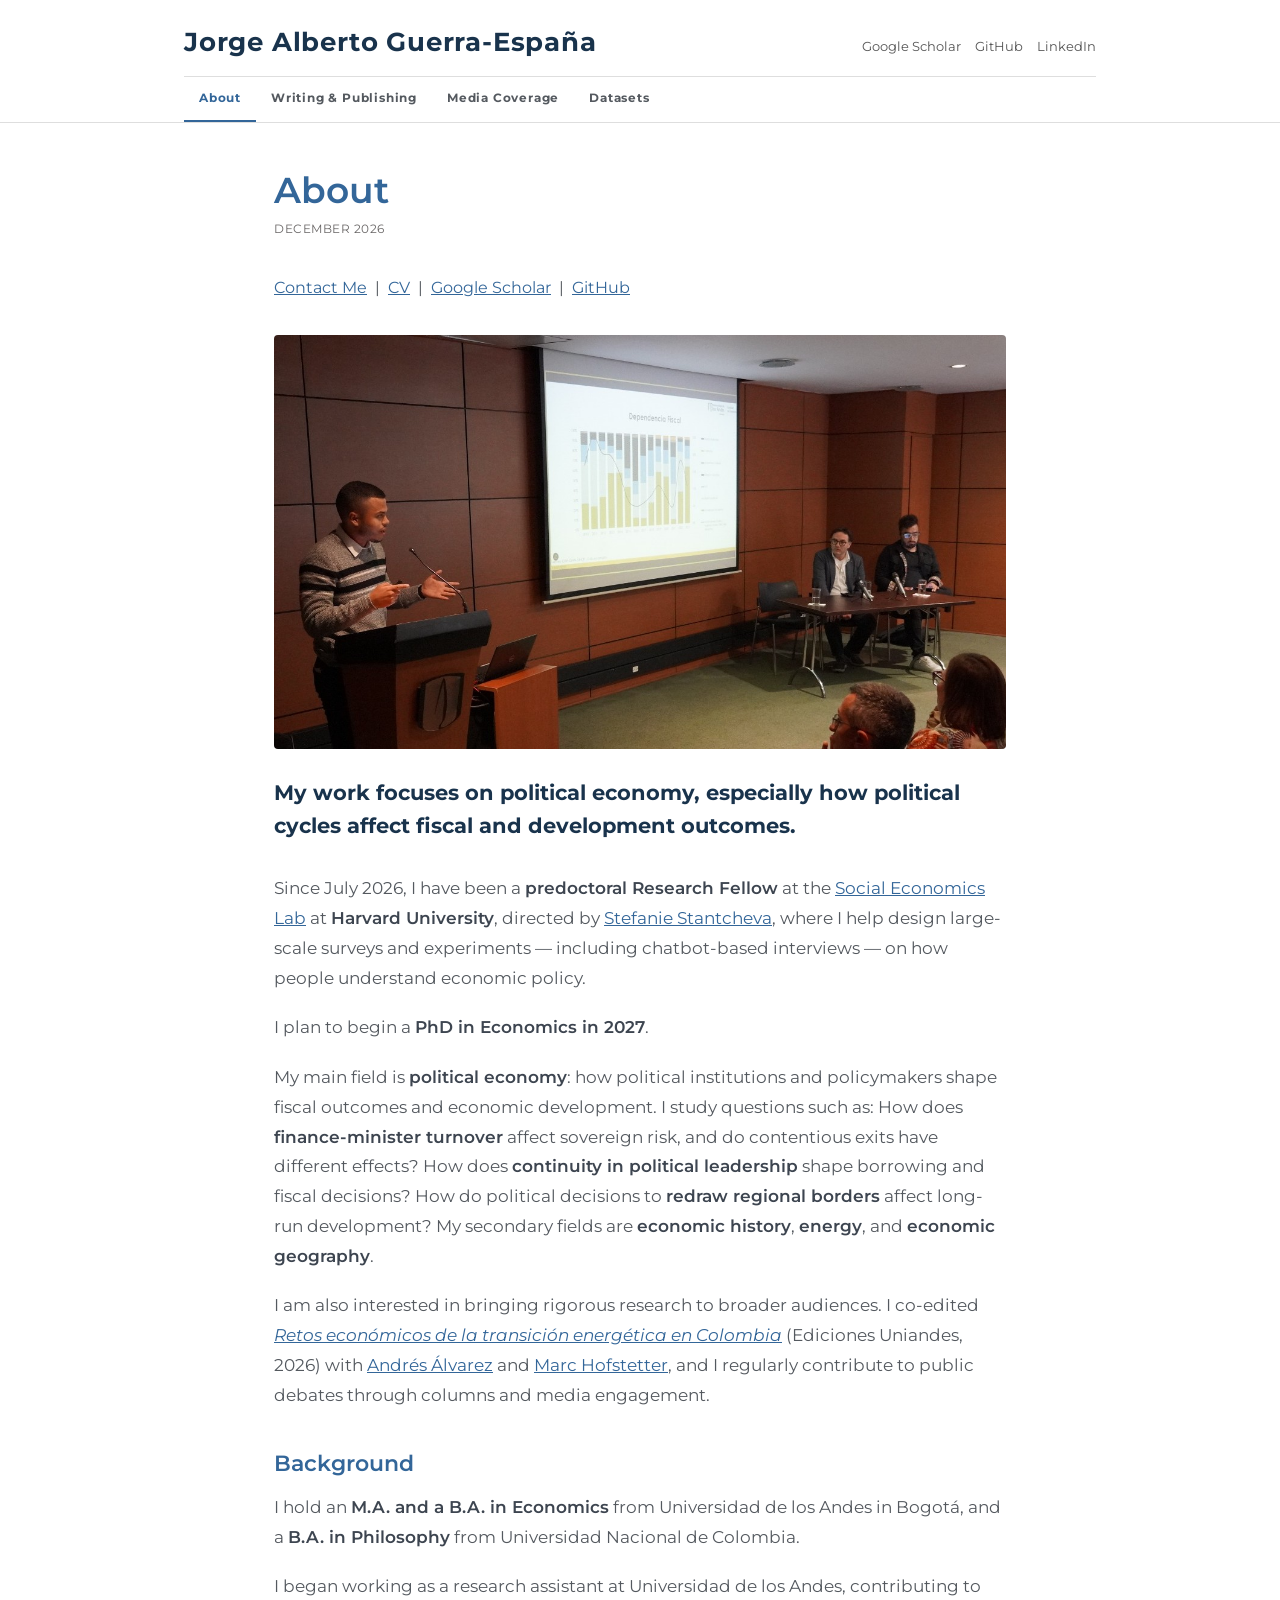
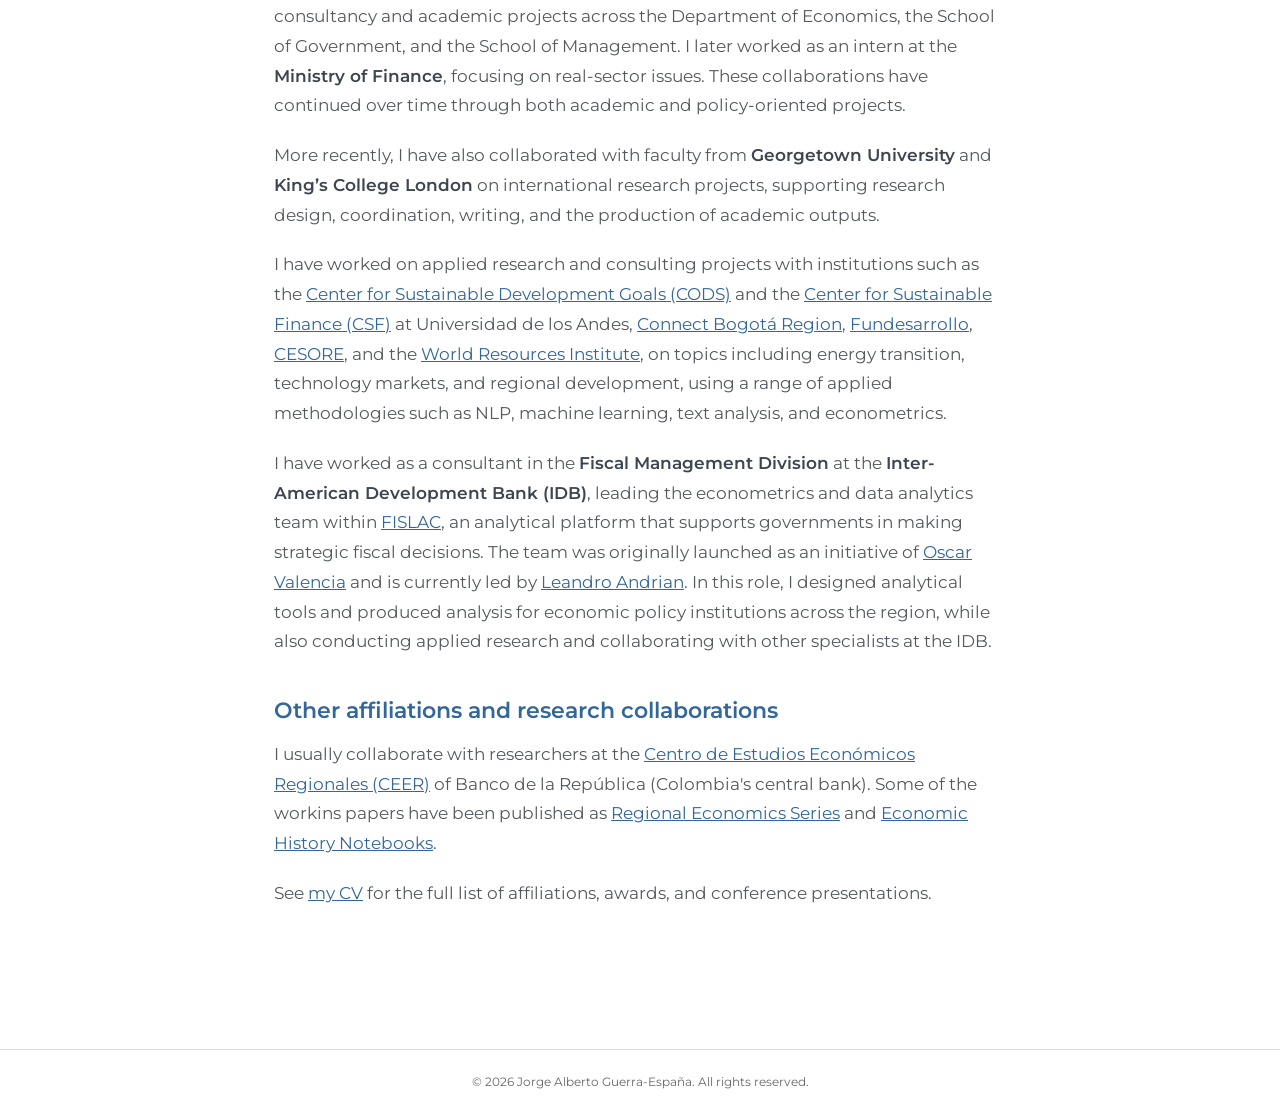
==== commit 89a89ace: "Hide the Consulting section for now Remove the Consulting item from the nav on every page and mark c" ====
--- a/docs/index.html
+++ b/docs/index.html
@@ -27,7 +27,6 @@
             <a href="published-articles.html" class="nav-link">Writing &amp; Publishing</a>
           </li>
           <li><a href="media.html" class="nav-link">Media Coverage</a></li>
-          <li><a href="consulting.html" class="nav-link">Consulting</a></li>
           <li><a href="datasets.html" class="nav-link">Datasets</a></li>
         </ul>
       </nav>
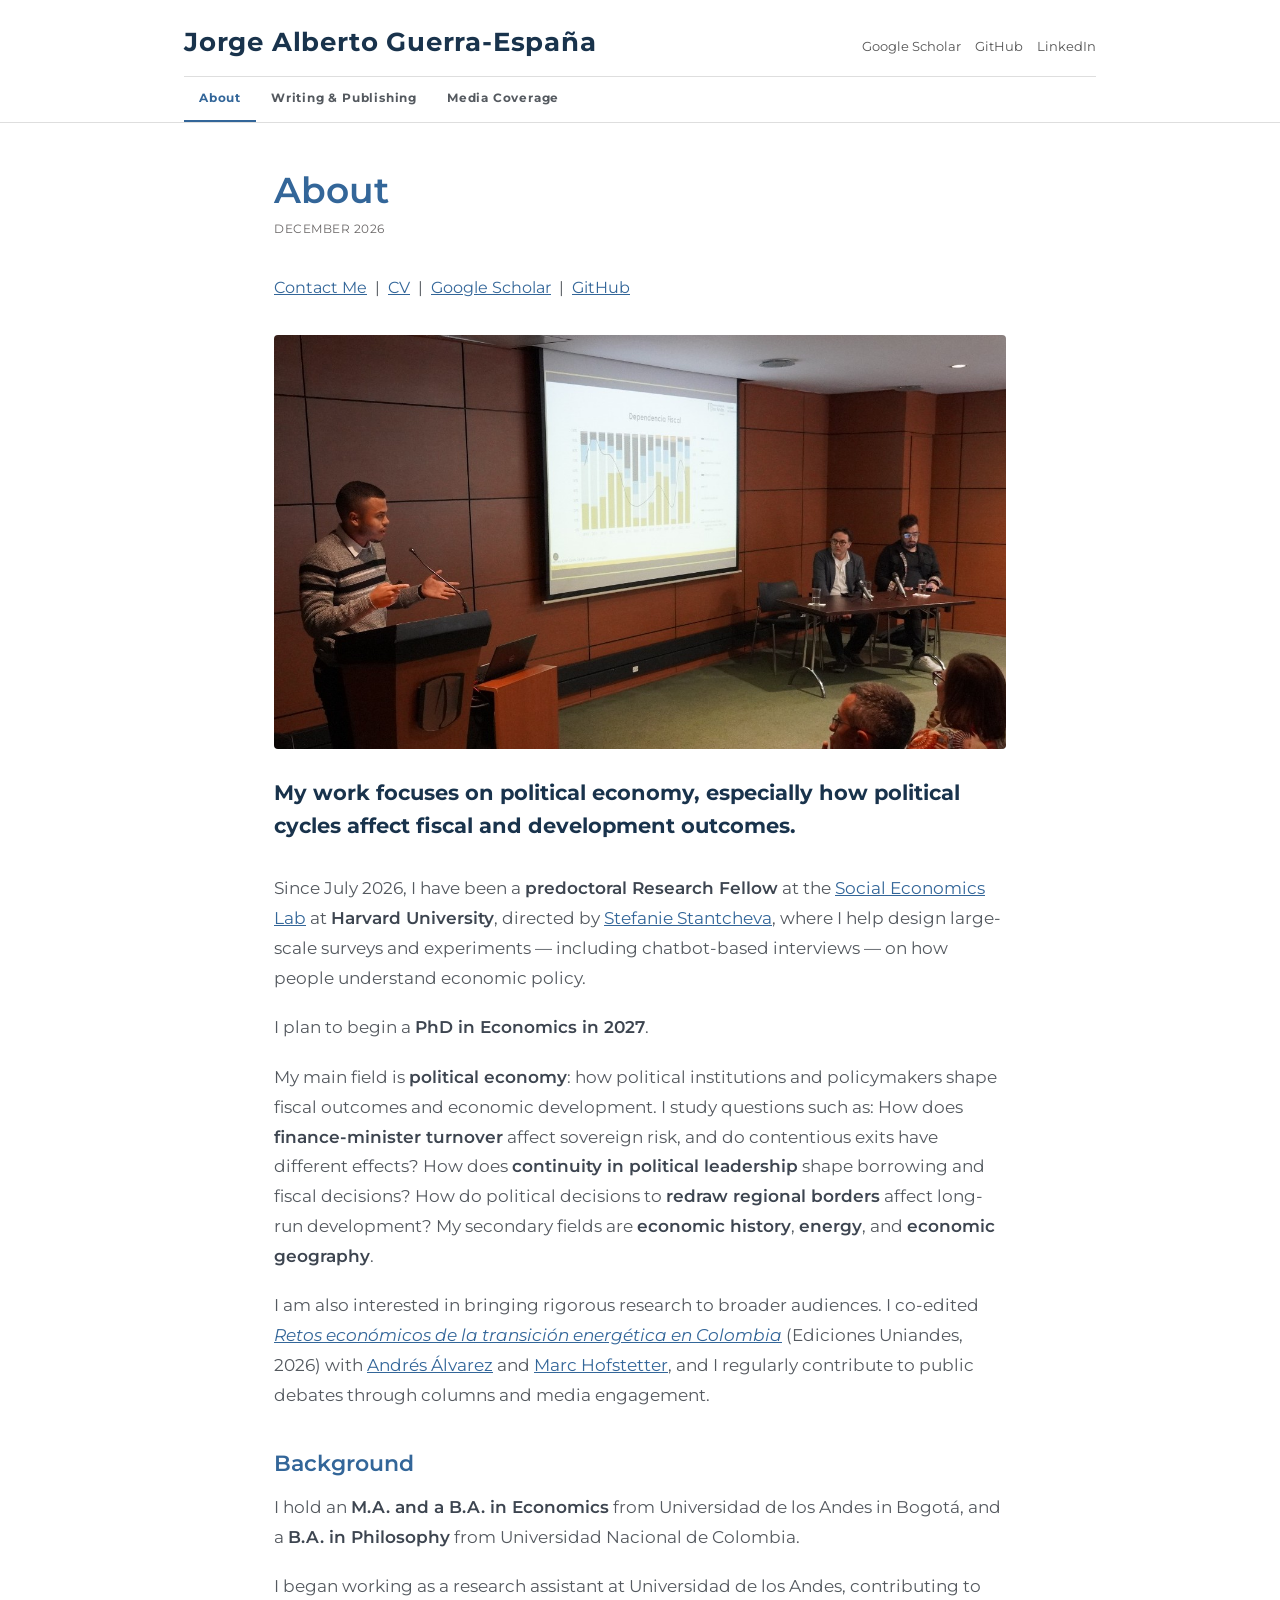
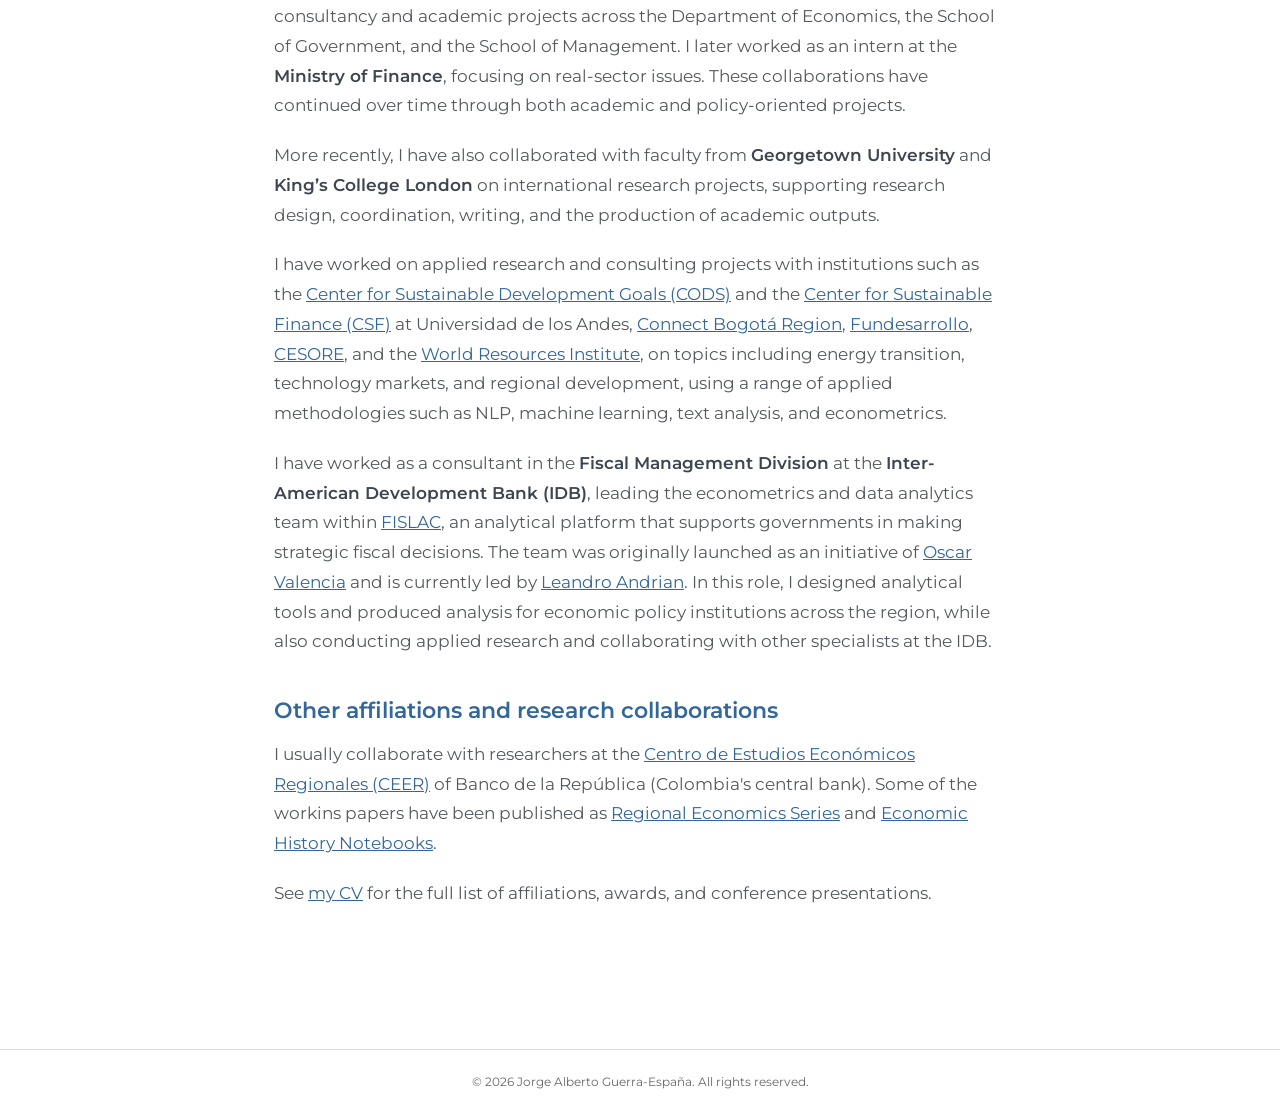
==== commit 9b103177: "Hide the Datasets section for now Remove Datasets from the nav on every page and mark datasets.html " ====
--- a/docs/index.html
+++ b/docs/index.html
@@ -27,7 +27,6 @@
             <a href="published-articles.html" class="nav-link">Writing &amp; Publishing</a>
           </li>
           <li><a href="media.html" class="nav-link">Media Coverage</a></li>
-          <li><a href="datasets.html" class="nav-link">Datasets</a></li>
         </ul>
       </nav>
     </div>
